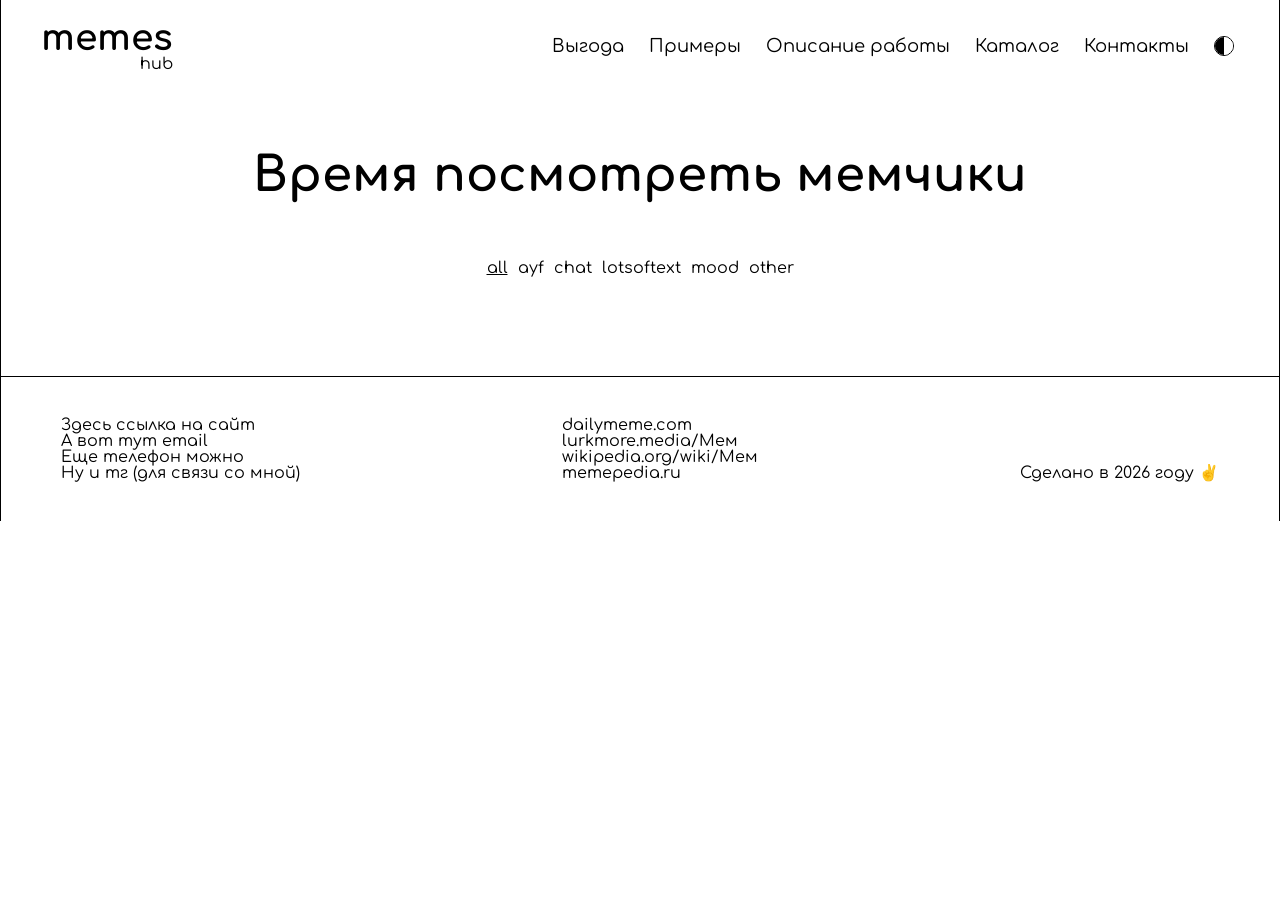
==== memes.html @ aac67e3e "feat: memes page" ====
<!DOCTYPE html>
<html lang="en">

<head>
	<meta charset="UTF-8">
	<meta name="viewport" content="width=device-width, initial-scale=1.0">
	<title>Memes hub</title>
	<link rel="preconnect" href="https://fonts.googleapis.com">
	<link rel="preconnect" href="https://fonts.gstatic.com" crossorigin>
	<link href="https://fonts.googleapis.com/css2?family=Comfortaa:wght@300..700&display=swap" rel="stylesheet">
	<link rel="stylesheet" href="./style/clean.css">
	<link rel="stylesheet" href="./style/colors.css">
	<link rel="stylesheet" href="./style/full.css">
	<link rel="stylesheet" href="./style/header.css">
	<link rel="stylesheet" href="./style/memes-page.css">
	<link rel="stylesheet" href="./style/footer.css">
</head>

<body class="body">
	<div class="full_wrapper">
		<header class="header">
			<a href="./" class="logo">
				<span class="logo_bigpart">memes</span>
				<span class="logo_smallart">hub</span>
			</a>
			<div class="header__rightside">
				<nav class="nav">
					<ul class="nav__list">
						<li class="nav__item"><a href="./#whynot" class="nav__link">Выгода</a></li>
						<li class="nav__item"><a href="./#slider" class="nav__link">Примеры</a></li>
						<li class="nav__item"><a href="./#info" class="nav__link">Описание работы</a></li>
						<li class="nav__item"><a href="#!" class="nav__link">Каталог</a></li>
						<li class="nav__item"><a href="#footer" class="nav__link">Контакты</a></li>
					</ul>
				</nav>
				<div class="theme_btn">
					<div class="theme_icon">
						<div class="theme_icon_dark"></div>
						<div class="theme_icon_light"></div>
					</div>
				</div>
			</div>
		</header>
		<main class="main">
			<h1 class="title">Время посмотреть мемчики</h1>
			<ul class="categories">
				<li class="category category_active">all</li>
				<li class="category">ayf</li>
				<li class="category">chat</li>
				<li class="category">lotsoftext</li>
				<li class="category">mood</li>
				<li class="category">other</li>
			</ul>
			<div class="memes__wrapper"></div>
		</main>
		<footer class="footer" id="footer">
			<ul class="contacts">
				<li class="contacts_item"><a href="https://youtu.be/dQw4w9WgXcQ?si=4YOeukV0icNq5MEa" class="contacts_link"
						target="_blank">Здесь ссылка на сайт</a></li>
				<li class="contacts_item"><a href="mailto:meme@always.fun" class="contacts_link">А вот тут email</a></li>
				<li class="contacts_item"><a href="tel:+76767676767" class="contacts_link">Еще телефон можно</a></li>
				<li class="contacts_item"><a href="https://t.me/oardieldei" class="contacts_link" target="_blank">Ну и тг (для
						связи со мной)</a></li>
			</ul>
			<ul class="links">
				<li class="links_item"><a href="https://youtu.be/dQw4w9WgXcQ?si=4YOeukV0icNq5MEa" class="links_link"
						target="_blank">dailymeme.com</a></li>
				<li class="links_item"><a href="https://youtu.be/dQw4w9WgXcQ?si=4YOeukV0icNq5MEa" class="links_link"
						target="_blank">lurkmore.media/Мем</a></li>
				<li class="links_item"><a href="https://youtu.be/dQw4w9WgXcQ?si=4YOeukV0icNq5MEa" class="links_link"
						target="_blank">wikipedia.org/wiki/Мем</a></li>
				<li class="links_item"><a href="https://youtu.be/dQw4w9WgXcQ?si=4YOeukV0icNq5MEa" class="links_link"
						target="_blank">memepedia.ru</a></li>
			</ul>
			<div class="footer__extra">
				<p class="footer__text">Сделано в 2026 году ✌️</p>
			</div>
		</footer>
	</div>
	<script type="module" src="./script/memes-page.js"></script>
</body>

</html>
---- style/clean.css ----
* {
	padding: 0;
	margin: 0;
	border: 0;
	scroll-behavior: smooth;
}

*, 
*:before, 
*:after {
	-moz-box-sizing: border-box;
	-webkit-box-sizing: border-box;
	box-sizing: border-box;
}

:focus, 
:active {
	outline: none;
}	

a:focus, 
a:active {
	outline: none;
}

nav, 
footer, 
header, 
aside {
	display: block;
}

html, 
body {
	line-height: 1;
	-ms-text-size-adjust: 100%;
	-moz-text-size-adjust: 100%;
	-webkit-text-size-adjust: 100%;
	scroll-behavior: smooth;
}

input, 
button, 
textarea {
	font-family: inherit;
}

input::-ms-clear {
	display: none;
}

button::-moz-focus-inner {
	padding: 0;
	border: 0;
}

a, 
a:visited {
	text-decoration: none;
}

a:hover {
	text-decoration: none;
}

ul li {
	list-style: none;
}

img {
	vertical-align: top;
}

h1, 
h2, 
h3, 
h4, 
h5, 
h6 {
	font-size: inherit;
}
---- style/colors.css ----
.light-theme {
	background-color: #fff;
	--border-color: black;
	--text-color: black;
	--link-hover-color: rgb(221, 67, 67);
	--btn-hover-color: rgb(245, 152, 152);
}

.dark-theme {
	background-color: black;
	--border-color: white;
	--text-color: white;
	--link-hover-color: rgb(0, 119, 255);
	--btn-hover-color: rgb(0, 119, 255);

	.theme_btn {
		transform: rotate(180deg);
	}
}
---- style/full.css ----
:root {
	--section-padding: 60px 40px;
}

.full_wrapper {
	max-width: 1440px;
	margin: 0 auto;
	border-left: 1px solid var(--border-color);
	border-right: 1px solid var(--border-color);
	background-color: var(--bg-color);
}

* {
	font-family: "Comfortaa", sans-serif;
}

a,
a:active,
a:visited {
	color: var(--text-color);
}

.btn {
	padding: 13px 20px;
	font-size: 24px;
	display: inline-block;
	border: 1px solid var(--border-color);
	border-radius: 15px;
	color: var(--text-color);
}

section {
	padding: var(--section-padding);
}

h2 {
	color: var(--text-color);
	text-align: center;
	font-size: 36px;
	margin-bottom: 60px;
}

@media (pointer: fine) and (hover: hover) {
	a {
		transition: .2s ease;
	}

	a:hover {
		color: var(--link-hover-color);
	}

	.btn {
		transition: .2s ease;
	}

	a.btn:hover {
		color: var(--text-color);
		background-color: var(--btn-hover-color);
		border: 1px solid var(--btn-hover-color);
	}
}
---- style/header.css ----
.header {
	width: 100%;
	display: flex;
	justify-content: space-between;
	align-items: center;
	padding: 20px 40px;
}

.logo {
	display: flex;
	flex-direction: column;
	align-items: flex-end;
}

.logo_bigpart {
	font-weight: 700;
	font-size: 36px;
}

.logo_smallart {
	font-size: 16px;
}

.header__rightside {
	display: flex;
	align-items: center;
	gap: 10px;
}

.nav__list {
	display: flex;
	align-items: center;
	gap: 5px;
}

.nav__link {
	padding: 5px 10px;
	font-size: 18px;
	transition: .3s;
	display: block;
}

.theme_btn {
	padding: 5px;
	border-radius: 50%;
	background-color: inherit;
}

.theme_icon {
	border-radius: 50%;
	border: 1px solid var(--border-color);
	width: 20px;
	height: 20px;
	display: flex;
	overflow: hidden;
}

.theme_icon_dark {
	width: 50%;
	height: 100%;
	background: #000;
}

.theme_icon_light {
	width: 50%;
	height: 100%;
	background: #fff;
}

@media (pointer: fine) and (hover: hover) {
	.logo:hover {
		transform: scale(1.1, 1.1);
	}

	.nav__item:hover > .nav__link {
		transform: rotateY(180deg);
	}

	.theme_btn {
		transition: .3s;
	}

	.theme_btn:hover {
		background-color: var(--link-hover-color);
		cursor: pointer;
	}
}
---- style/memes-page.css ----
.main {
	padding: 60px;
}

.title {
	font-size: 48px;
	text-align: center;
	margin-bottom: 60px;
	color: var(--text-color);
}

.categories {
	display: flex;
	gap: 10px;
	justify-content: center;
	margin-bottom: 40px;
}

.category {
	color: var(--text-color);
}

.category_active {
	text-decoration: underline;
}

.memes__wrapper {
	width: 100%;
	display: flex;
	gap: 20px;
	flex-wrap: wrap;
	justify-content: center;
}

.slider__card_wrapper {
  flex: 0 0 100%;
  scroll-snap-align: start;
	border-radius: 15px;
	border: 1px solid var(--border-color);
	overflow: hidden;
	display: flex;
	flex-direction: column;
	max-width: 300px;
}

.slider__card__img_wrapper {
	display: flex;
	align-items: center;
	justify-content: center;
}

.slider__card__img {
	max-width: 100%;
}

.slider__card__info_wrapper {
	padding: 15px;
	flex: 1;
	display: flex;
	flex-direction: column;
}

.slider__card__info_title {
	color: var(--text-color);
	font-size: 24px;
	margin-bottom: 10px;
}

.slider__card__info_description {
	color: var(--text-color);
	font-size: 18px;
	margin-bottom: 15px;
}

.slider__card__info_score {
	margin-top: auto;
	margin-left: auto;
}

.slider__card__info_score__desc {
	color: var(--text-color);
	font-size: 14px;
}

.slider__card__info_score__points {
	font-size: 24px;
}

.green-score {
	color: limegreen;
}

.orange-score {
	color: orange;
}

.red-score {
	color: red;
}

@media (pointer: fine) and (hover: hover) {
	.category {
		transition: .2s;
	}

	.category:hover {
		cursor: pointer;
		color: var(--link-hover-color);
	}
}
---- style/footer.css ----
.footer {
	display: flex;
	justify-content: space-between;
	padding: 40px 60px;
	border-top: 1px solid var(--border-color);
}

.footer__extra {
	display: flex;
	align-items: flex-end;
}

.footer__text {
	color: var(--text-color);
}
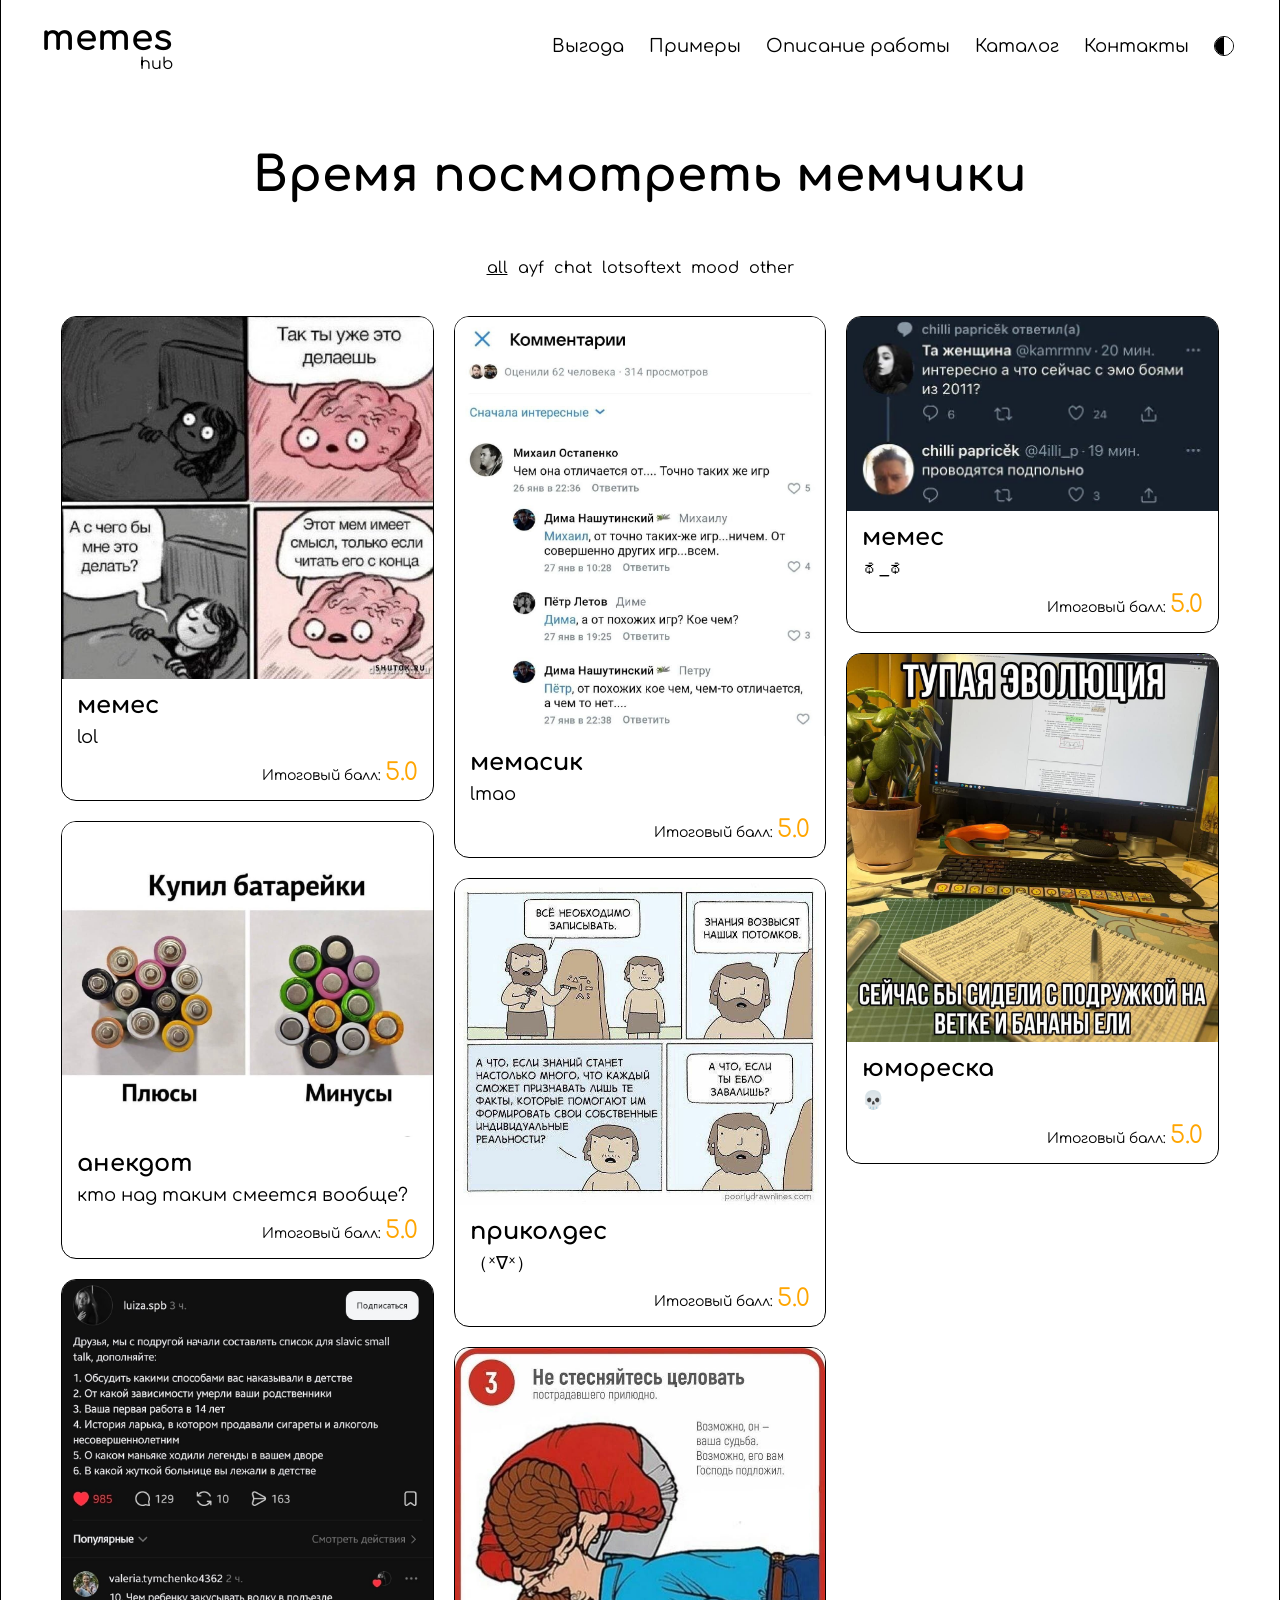
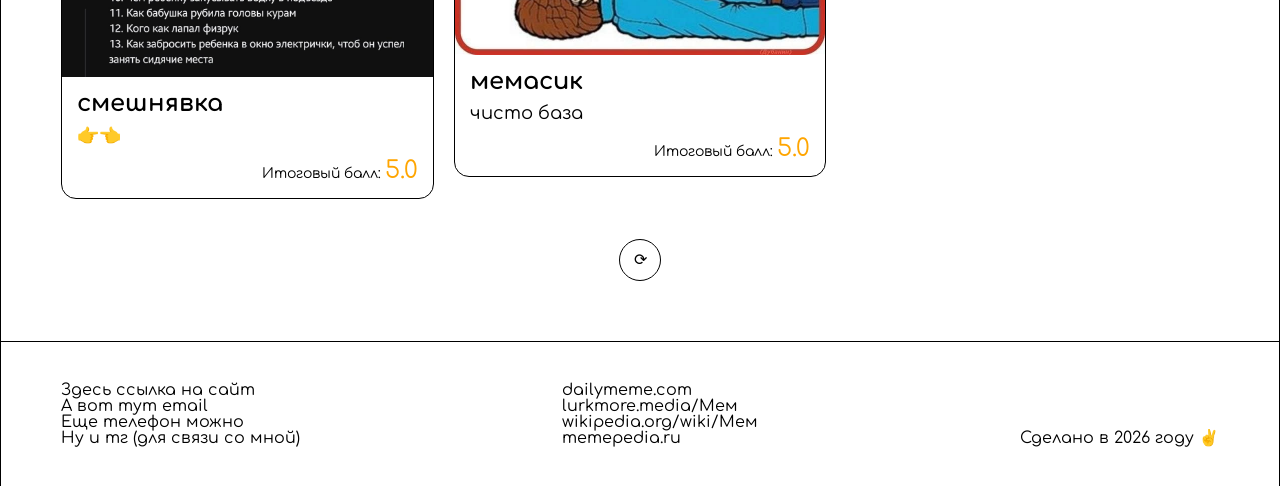
==== commit 731f9e73: "feat: load more" ====
--- a/memes.html
+++ b/memes.html
@@ -52,6 +52,7 @@
 				<li class="category">other</li>
 			</ul>
 			<div class="memes__wrapper"></div>
+			<div class="more" hidden>⟳</div>
 		</main>
 		<footer class="footer" id="footer">
 			<ul class="contacts">
--- a/style/memes-page.css
+++ b/style/memes-page.css
@@ -26,21 +26,22 @@
 
 .memes__wrapper {
 	width: 100%;
-	display: flex;
-	gap: 20px;
-	flex-wrap: wrap;
-	justify-content: center;
+	columns: 300px;
+	column-gap: 20px;
+	margin-bottom: 40px;
 }
 
 .slider__card_wrapper {
-  flex: 0 0 100%;
-  scroll-snap-align: start;
+	width: 100%;
+	margin-bottom: 20px;
+	break-inside: avoid;
+
 	border-radius: 15px;
 	border: 1px solid var(--border-color);
 	overflow: hidden;
+
 	display: flex;
 	flex-direction: column;
-	max-width: 300px;
 }
 
 .slider__card__img_wrapper {
@@ -98,6 +99,22 @@
 	color: red;
 }
 
+.more {
+	display: flex;
+	align-items: center;
+	justify-content: center;
+	border-radius: 50%;
+	border: 1px solid var(--border-color);
+	width: 42px;
+	height: 42px;
+	color: var(--text-color);
+	margin: 0 auto;
+}
+
+.more[hidden] {
+	display: none;
+}
+
 @media (pointer: fine) and (hover: hover) {
 	.category {
 		transition: .2s;
@@ -107,4 +124,14 @@
 		cursor: pointer;
 		color: var(--link-hover-color);
 	}
+
+	.more {
+		transition: .2s ease;
+	}
+
+	.more:hover {
+		cursor: pointer;
+		background-color: var(--link-hover-color);
+		border: 1px solid var(--link-hover-color);
+	}
 }
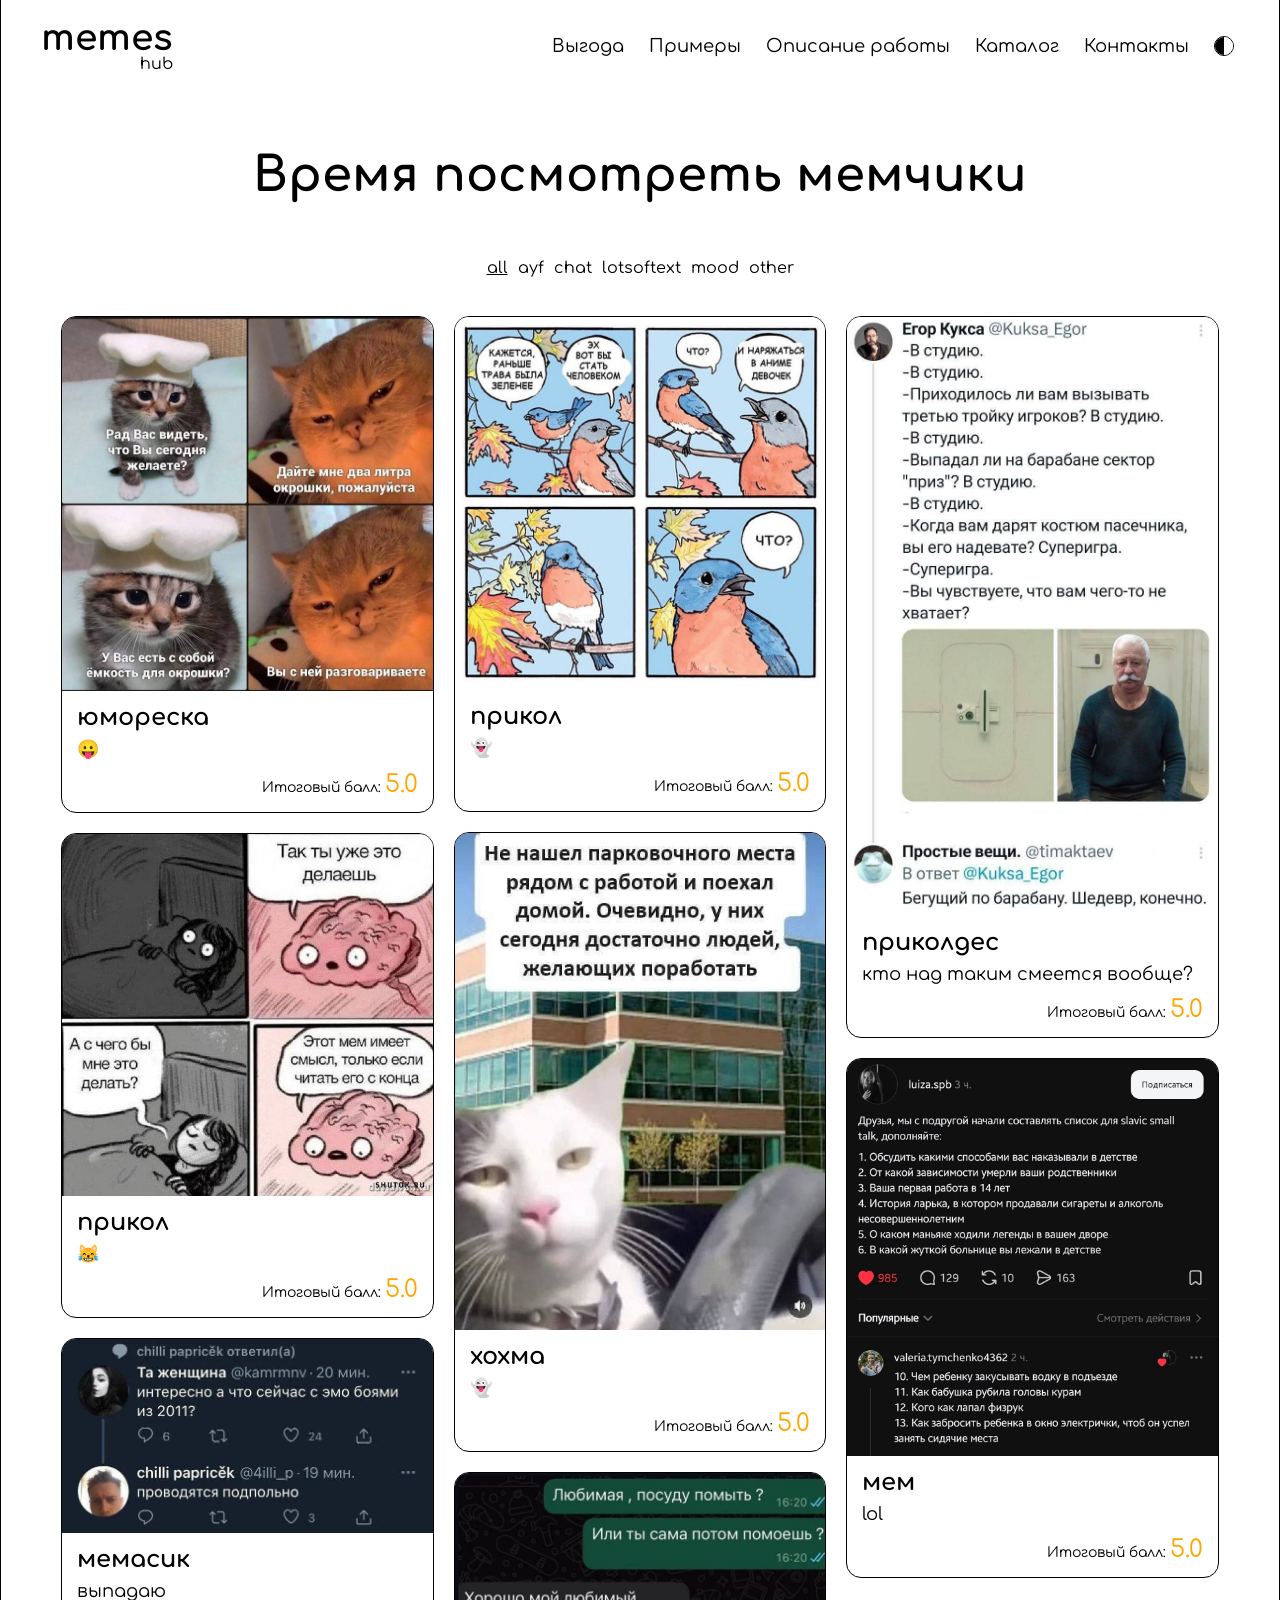
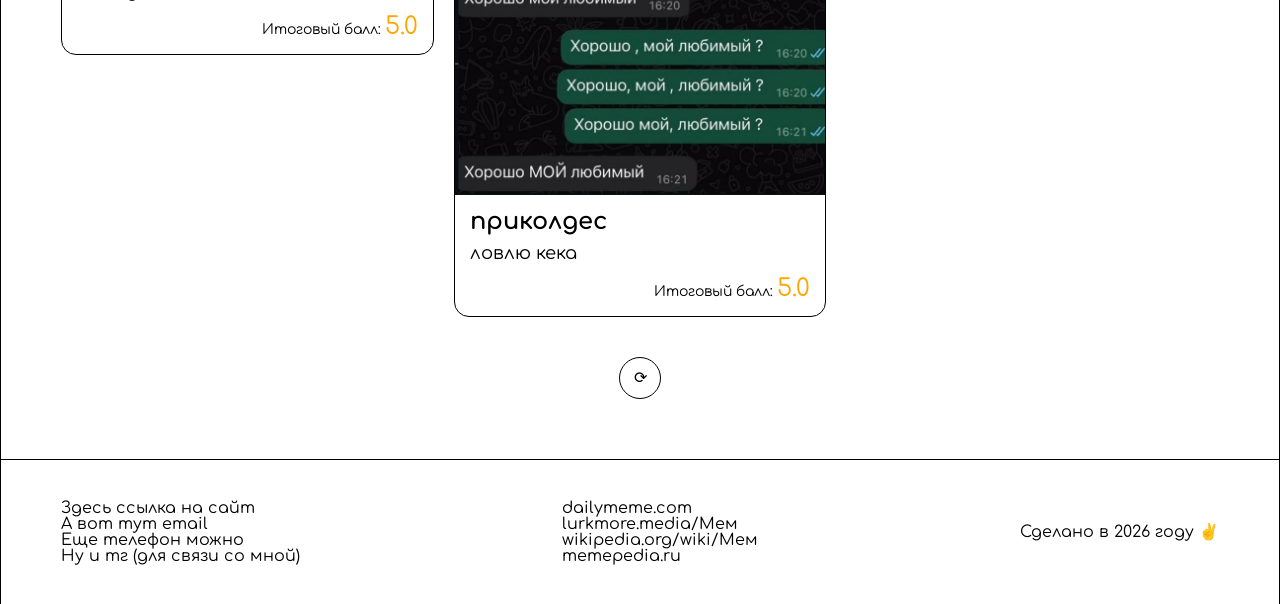
==== commit 56d58db0: "feat: add adaptive" ====
--- a/memes.html
+++ b/memes.html
@@ -4,6 +4,7 @@
 <head>
 	<meta charset="UTF-8">
 	<meta name="viewport" content="width=device-width, initial-scale=1.0">
+	<link rel="shortcut icon" href="./image/favicon.png" type="image/x-icon">
 	<title>Memes hub</title>
 	<link rel="preconnect" href="https://fonts.googleapis.com">
 	<link rel="preconnect" href="https://fonts.gstatic.com" crossorigin>
@@ -29,7 +30,7 @@
 						<li class="nav__item"><a href="./#whynot" class="nav__link">Выгода</a></li>
 						<li class="nav__item"><a href="./#slider" class="nav__link">Примеры</a></li>
 						<li class="nav__item"><a href="./#info" class="nav__link">Описание работы</a></li>
-						<li class="nav__item"><a href="#!" class="nav__link">Каталог</a></li>
+						<li class="nav__item"><a href="#memeski" class="nav__link">Каталог</a></li>
 						<li class="nav__item"><a href="#footer" class="nav__link">Контакты</a></li>
 					</ul>
 				</nav>
@@ -41,7 +42,7 @@
 				</div>
 			</div>
 		</header>
-		<main class="main">
+		<main class="main" id="memeski">
 			<h1 class="title">Время посмотреть мемчики</h1>
 			<ul class="categories">
 				<li class="category category_active">all</li>
--- a/style/full.css
+++ b/style/full.css
@@ -58,4 +58,19 @@
 		background-color: var(--btn-hover-color);
 		border: 1px solid var(--btn-hover-color);
 	}
+}
+
+@media (max-width: 720px) {
+	:root {
+		--section-padding: 25px 15px;
+	}
+
+	.btn {
+		font-size: 12px;
+	}
+
+	h2 {
+		font-size: 24px;
+		margin-bottom: 20px;
+	}
 }
--- a/style/header.css
+++ b/style/header.css
@@ -84,4 +84,10 @@
 		background-color: var(--link-hover-color);
 		cursor: pointer;
 	}
+}
+
+@media (max-width: 1090px) {
+	.nav {
+		display: none;
+	}
 }
--- a/style/memes-page.css
+++ b/style/memes-page.css
@@ -134,4 +134,25 @@
 		background-color: var(--link-hover-color);
 		border: 1px solid var(--link-hover-color);
 	}
+}
+
+@media (max-width: 720px) {
+	.main {
+		padding: 20px 10px;
+	}
+
+	.title {
+		font-size: 36px;
+	}
+
+	.memes__wrapper {
+		margin-bottom: 0;
+	}
+}
+
+@media (max-width: 444px) {
+	.categories {
+		flex-wrap: wrap;
+		gap: 5px;
+	}
 }
--- a/style/footer.css
+++ b/style/footer.css
@@ -3,6 +3,7 @@
 	justify-content: space-between;
 	padding: 40px 60px;
 	border-top: 1px solid var(--border-color);
+	align-items: center;
 }
 
 .footer__extra {
@@ -12,4 +13,18 @@
 
 .footer__text {
 	color: var(--text-color);
+}
+
+@media (max-width: 720px) {
+	.footer {
+		flex-direction: column;
+		gap: 20px;
+		padding: 25px 15px;
+	}
+
+	.contacts_item,
+	.links_item {
+		display: flex;
+		justify-content: center;
+	}
 }
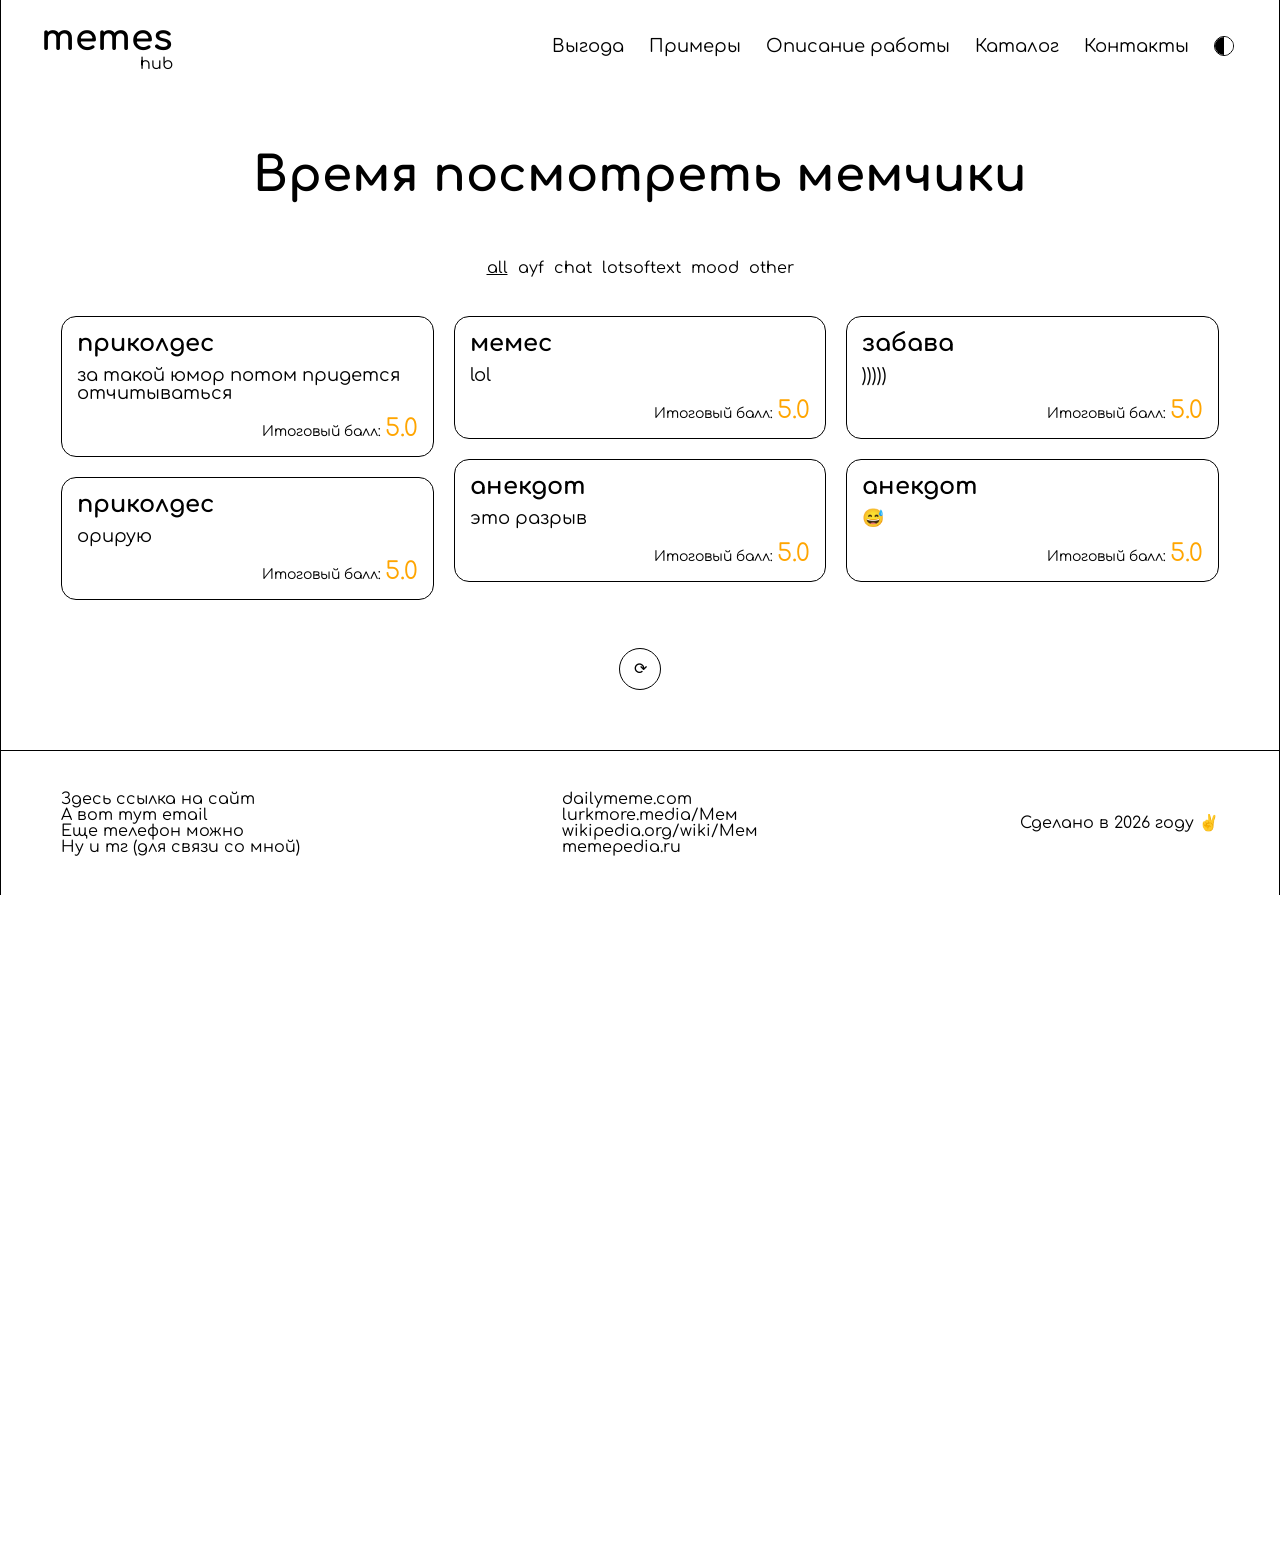
==== commit fc935aea: "feat: add burger menu" ====
--- a/memes.html
+++ b/memes.html
@@ -25,6 +25,12 @@
 				<span class="logo_smallart">hub</span>
 			</a>
 			<div class="header__rightside">
+				<input type="checkbox" id="burger_toggle" class="burger_toggle" hidden>
+				<label for="burger_toggle" class="burger_btn" aria-label="Открыть меню">
+					<span class="burger_btn_line"></span>
+					<span class="burger_btn_line"></span>
+					<span class="burger_btn_line"></span>
+				</label>
 				<nav class="nav">
 					<ul class="nav__list">
 						<li class="nav__item"><a href="./#whynot" class="nav__link">Выгода</a></li>
--- a/style/colors.css
+++ b/style/colors.css
@@ -4,6 +4,7 @@
 	--text-color: black;
 	--link-hover-color: rgb(221, 67, 67);
 	--btn-hover-color: rgb(245, 152, 152);
+	--bg-color: #fff;
 }
 
 .dark-theme {
@@ -12,6 +13,7 @@
 	--text-color: white;
 	--link-hover-color: rgb(0, 119, 255);
 	--btn-hover-color: rgb(0, 119, 255);
+	--bg-color: black;
 
 	.theme_btn {
 		transform: rotate(180deg);
--- a/style/header.css
+++ b/style/header.css
@@ -84,10 +84,105 @@
 		background-color: var(--link-hover-color);
 		cursor: pointer;
 	}
+
+	.burger_btn {
+		cursor: pointer;
+	}
+
+	.burger_btn:hover .burger_btn_line {
+		background-color: var(--link-hover-color);
+	}
 }
 
-@media (max-width: 1090px) {
+@media (max-width: 990px) {
+	.nav__link {
+		font-size: 12px;
+	}
+}
+
+.burger_toggle,
+.burger_btn {
+	display: none;
+}
+
+html.menu-open,
+body.menu-open {
+	overflow: hidden;
+}
+
+@media (max-width: 768px) {
+	.burger_btn {
+		display: flex;
+		justify-content: center;
+		align-items: center;
+		flex-direction: column;
+		gap: 5px;
+		width: 44px;
+		height: 44px;
+		padding: 5px;
+		border-radius: 50%;
+	}
+
+	.burger_btn_line {
+		display: block;
+		width: 22px;
+		height: 2px;
+		border-radius: 2px;
+		background-color: var(--text-color);
+		transition: .3s ease;
+	}
+
+	#burger_toggle:checked ~ .burger_btn span:nth-child(1) {
+		transform: translateY(7px) rotate(45deg);
+	}
+
+	#burger_toggle:checked ~ .burger_btn span:nth-child(2) {
+		opacity: 0;
+	}
+
+	#burger_toggle:checked ~ .burger_btn span:nth-child(3) {
+		transform: translateY(-7px) rotate(-45deg);
+	}
+
 	.nav {
-		display: none;
+		position: fixed;
+		top: var(--header-height, 90px);
+		left: 0;
+		right: 0;
+		bottom: 0;
+		background-color: var(--bg-color);
+		border-top: 1px solid var(--border-color);
+		overflow-y: auto;
+		overscroll-behavior: contain;
+		transform: translateX(100%);
+		visibility: hidden;
+		pointer-events: none;
+		transition: transform .4s ease, visibility 0s .4s;
+		z-index: 40;
+	}
+
+	#burger_toggle:checked ~ .nav {
+		transform: translateX(0);
+		visibility: visible;
+		pointer-events: auto;
+		transition: transform .4s ease;
+	}
+
+	.nav__list {
+		flex-direction: column;
+		align-items: stretch;
+		width: 100%;
+		padding-top: 20px;
+	}
+
+	.nav__item {
+		width: 100%;
+	}
+
+	.nav__link {
+		display: block;
+		padding: 25px 20px;
+		font-size: 24px;
+		border-bottom: 1px solid var(--border-color);
 	}
 }
--- a/style/memes-page.css
+++ b/style/memes-page.css
@@ -136,7 +136,7 @@
 	}
 }
 
-@media (max-width: 720px) {
+@media (max-width: 759px) {
 	.main {
 		padding: 20px 10px;
 	}
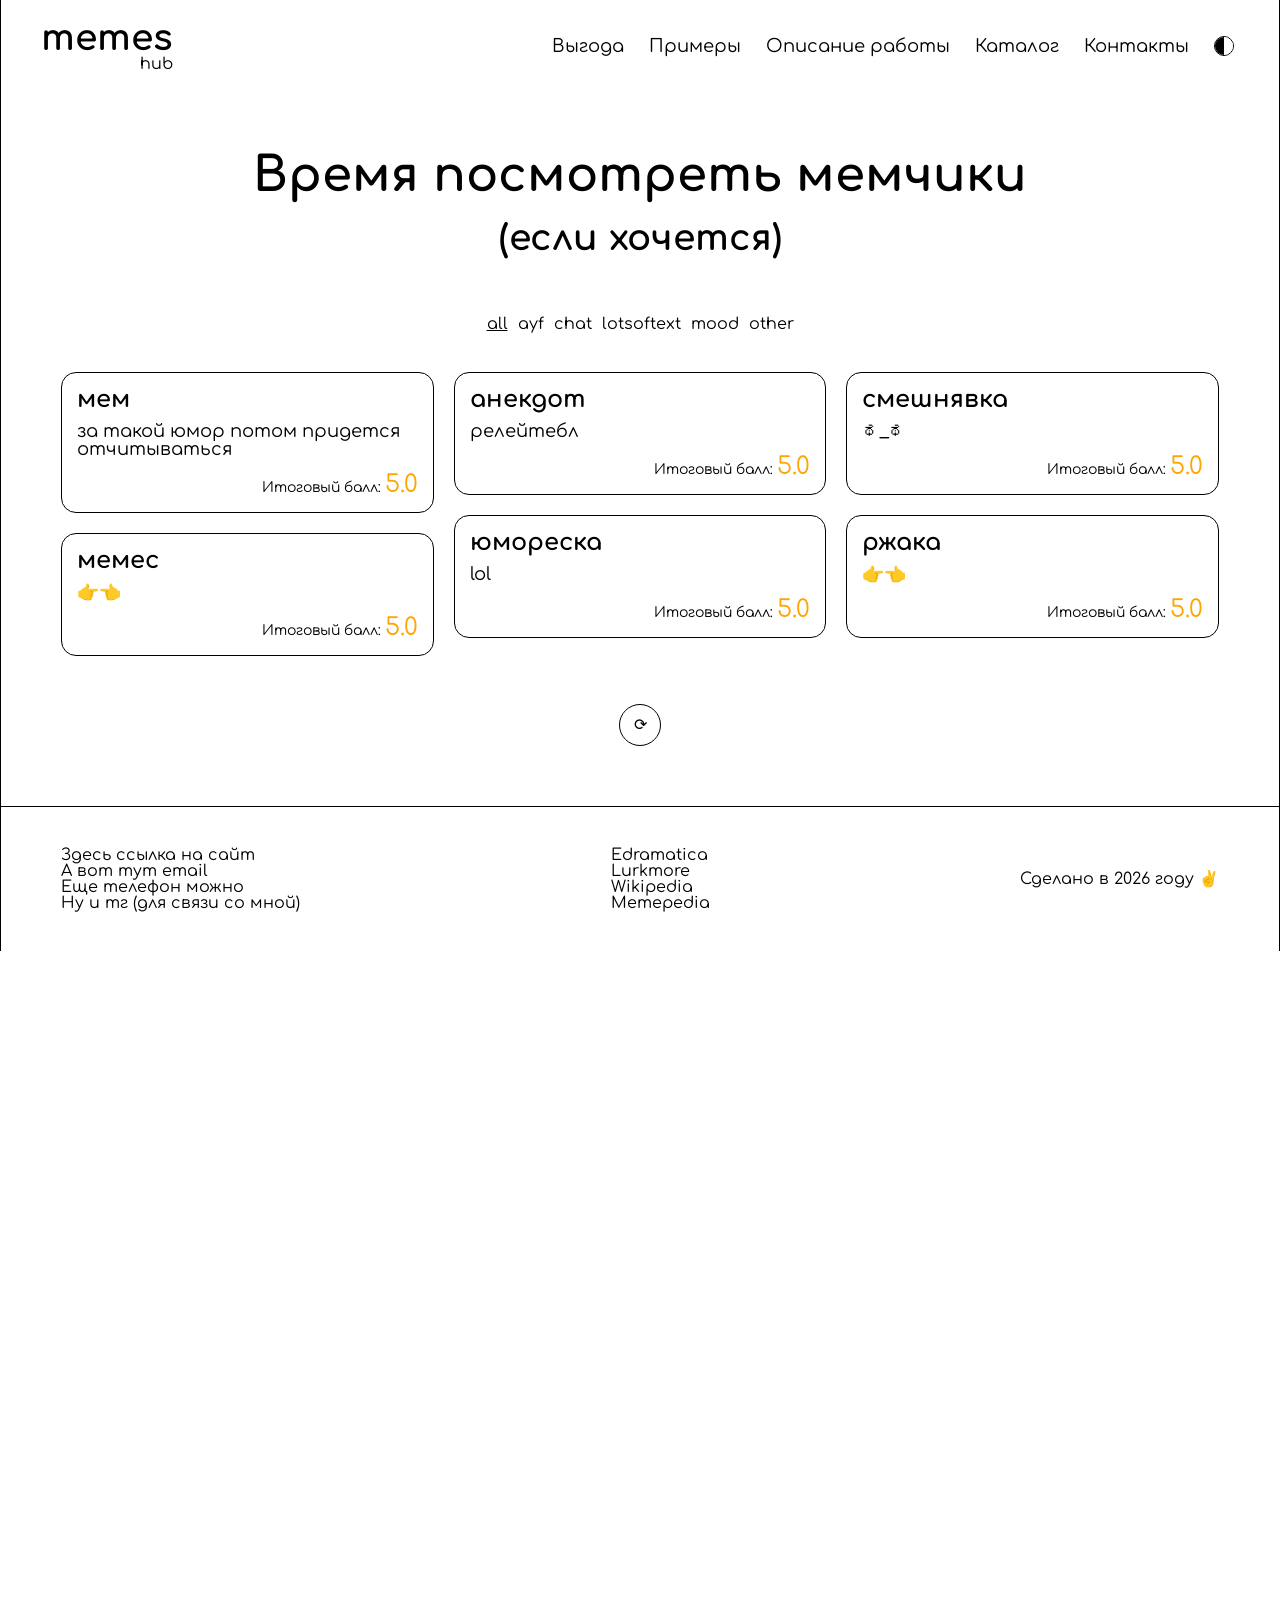
==== commit 2d86938b: "feat: add hover to cards" ====
--- a/memes.html
+++ b/memes.html
@@ -26,7 +26,7 @@
 			</a>
 			<div class="header__rightside">
 				<input type="checkbox" id="burger_toggle" class="burger_toggle" hidden>
-				<label for="burger_toggle" class="burger_btn" aria-label="Открыть меню">
+				<label for="burger_toggle" class="burger_btn">
 					<span class="burger_btn_line"></span>
 					<span class="burger_btn_line"></span>
 					<span class="burger_btn_line"></span>
@@ -50,6 +50,7 @@
 		</header>
 		<main class="main" id="memeski">
 			<h1 class="title">Время посмотреть мемчики</h1>
+			<h2 class="subtitle">(если хочется)</h2>
 			<ul class="categories">
 				<li class="category category_active">all</li>
 				<li class="category">ayf</li>
@@ -71,14 +72,14 @@
 						связи со мной)</a></li>
 			</ul>
 			<ul class="links">
-				<li class="links_item"><a href="https://youtu.be/dQw4w9WgXcQ?si=4YOeukV0icNq5MEa" class="links_link"
-						target="_blank">dailymeme.com</a></li>
-				<li class="links_item"><a href="https://youtu.be/dQw4w9WgXcQ?si=4YOeukV0icNq5MEa" class="links_link"
-						target="_blank">lurkmore.media/Мем</a></li>
-				<li class="links_item"><a href="https://youtu.be/dQw4w9WgXcQ?si=4YOeukV0icNq5MEa" class="links_link"
-						target="_blank">wikipedia.org/wiki/Мем</a></li>
-				<li class="links_item"><a href="https://youtu.be/dQw4w9WgXcQ?si=4YOeukV0icNq5MEa" class="links_link"
-						target="_blank">memepedia.ru</a></li>
+				<li class="links_item"><a href="https://edramatica.com/Main_Page" class="links_link"
+						target="_blank">Edramatica</a></li>
+				<li class="links_item"><a href="https://lurkmore.media/%D0%9C%D0%B5%D0%BC" class="links_link"
+						target="_blank">Lurkmore</a></li>
+				<li class="links_item"><a href="https://ru.wikipedia.org/wiki/%D0%98%D0%BD%D1%82%D0%B5%D1%80%D0%BD%D0%B5%D1%82-%D0%BC%D0%B5%D0%BC" class="links_link"
+						target="_blank">Wikipedia</a></li>
+				<li class="links_item"><a href="https://memepedia.ru/" class="links_link"
+						target="_blank">Memepedia</a></li>
 			</ul>
 			<div class="footer__extra">
 				<p class="footer__text">Сделано в 2026 году ✌️</p>
--- a/style/header.css
+++ b/style/header.css
@@ -111,6 +111,10 @@
 }
 
 @media (max-width: 768px) {
+	.header__rightside {
+		flex-direction: row-reverse;
+	}
+
 	.burger_btn {
 		display: flex;
 		justify-content: center;
--- a/style/memes-page.css
+++ b/style/memes-page.css
@@ -5,8 +5,12 @@
 .title {
 	font-size: 48px;
 	text-align: center;
+	margin-bottom: 20px;
+	color: var(--text-color);
+}
+
+.subtitle {
 	margin-bottom: 60px;
-	color: var(--text-color);
 }
 
 .categories {
@@ -35,11 +39,9 @@
 	width: 100%;
 	margin-bottom: 20px;
 	break-inside: avoid;
-
 	border-radius: 15px;
 	border: 1px solid var(--border-color);
 	overflow: hidden;
-
 	display: flex;
 	flex-direction: column;
 }
@@ -134,6 +136,16 @@
 		background-color: var(--link-hover-color);
 		border: 1px solid var(--link-hover-color);
 	}
+
+	.slider__card_wrapper {
+		transition: box-shadow .2s ease, transform .15s ease;
+	}
+
+	.slider__card_wrapper:hover {
+		cursor: pointer;
+		box-shadow: 0 0 20px var(--link-hover-color);
+		transform: scale(1.01, 1.01);
+	}
 }
 
 @media (max-width: 759px) {
--- a/style/footer.css
+++ b/style/footer.css
@@ -4,6 +4,7 @@
 	padding: 40px 60px;
 	border-top: 1px solid var(--border-color);
 	align-items: center;
+	gap: 10px;
 }
 
 .footer__extra {
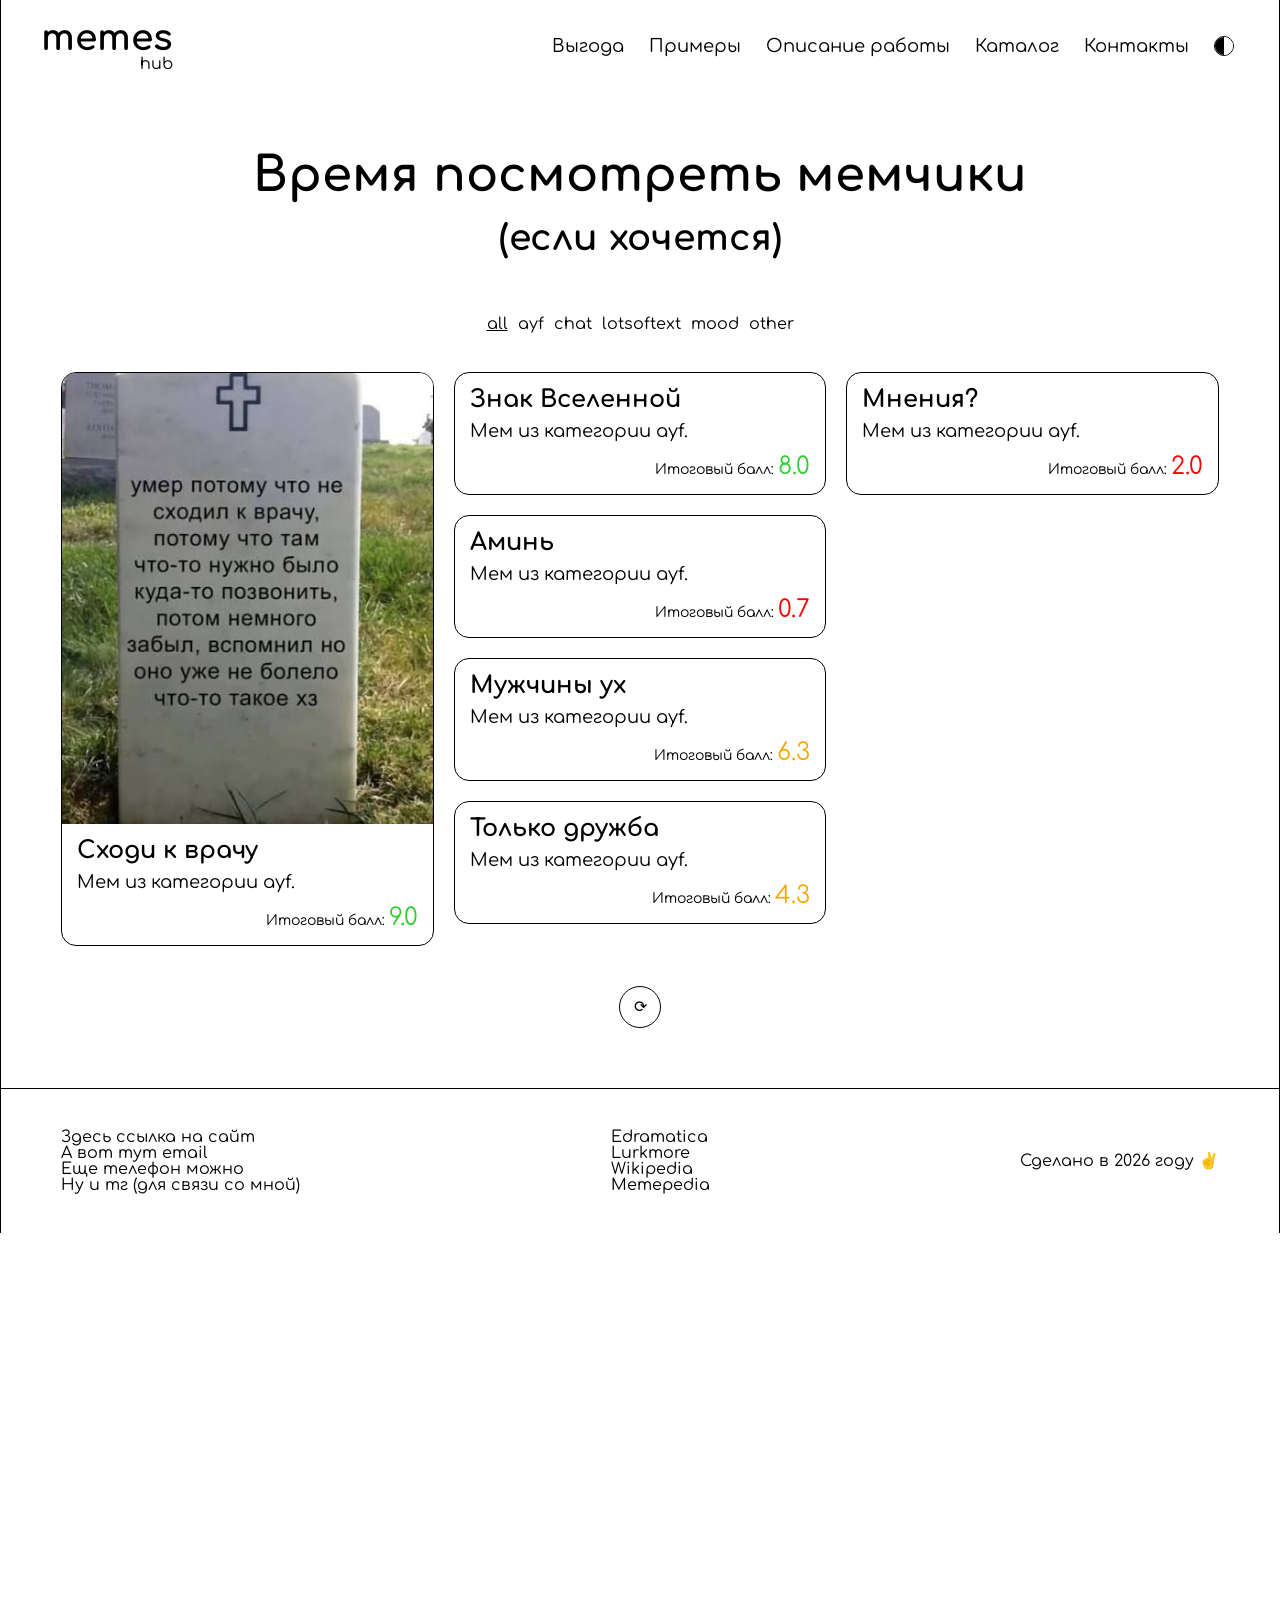
==== commit a6a45ebf: "feat: add modal to catalog page" ====
--- a/memes.html
+++ b/memes.html
@@ -15,6 +15,7 @@
 	<link rel="stylesheet" href="./style/header.css">
 	<link rel="stylesheet" href="./style/memes-page.css">
 	<link rel="stylesheet" href="./style/footer.css">
+	<link rel="stylesheet" href="./style/modal.css">
 </head>
 
 <body class="body">
@@ -86,6 +87,55 @@
 			</div>
 		</footer>
 	</div>
+	<div class="modal">
+		<div class="modal__wrapper">
+			<div class="modal__img_wrapper">
+				<img src="./image/memes/chat/7.jpg" alt="meme image" class="modal__img">
+			</div>
+			<div class="modal__info_wrapper">
+				<div class="modal__info_title">Мем номер 666</div>
+				<div class="modal__info_description">Мем из какой-то категории</div>
+				<div class="modal__info_humor__wrapper modal__info_nums__wrapper">
+					<div class="modal__info_humor_title__wrapper modal__info_nums__title__wrapper">
+						<span class="modal__info_nums__title_text">Юмор</span>
+						<span class="modal__info_nums__title_num modal__info_humor__num green-score">7</span>
+					</div>
+					<div class="modal__info_nums__input__wrapper">
+						<input class="modal__info_humor_input modal__info_nums__input" type="range" min="0" max="10" value="5"
+							step="1">
+					</div>
+				</div>
+				<div class="modal__info_relatability__wrapper modal__info_nums__wrapper">
+					<div class="modal__info_relatability_title__wrapper modal__info_nums__title__wrapper">
+						<span class="modal__info_nums__title_text">Жизненность</span>
+						<span class="modal__info_nums__title_num modal__info_relatability__num green-score">7</span>
+					</div>
+					<div class="modal__info_nums__input__wrapper">
+						<input class="modal__info_relatability_input modal__info_nums__input" type="range" min="0" max="10" value="5"
+							step="1">
+					</div>
+				</div>
+				<div class="modal__info_impact__wrapper modal__info_nums__wrapper">
+					<div class="modal__info_impact_title__wrapper modal__info_nums__title__wrapper">
+						<span class="modal__info_nums__title_text">Полезность</span>
+						<span class="modal__info_nums__title_num modal__info_impact__num green-score">7</span>
+					</div>
+					<div class="modal__info_nums__input__wrapper">
+						<input class="modal__info_impact_input modal__info_nums__input" type="range" min="0" max="10" value="5"
+							step="1">
+					</div>
+				</div>
+				<div class="modal__info_scores__wrapper">
+					<span class="modal__info_scores__text">Средний балл:</span>
+					<span class="modal__info_scores__num orange-score">4.6</span>
+				</div>
+			</div>
+			<div class="modal__close">
+				<span class="modal__close_line_one modal__close_line"></span>
+				<span class="modal__close_line_two modal__close_line"></span>
+			</div>
+		</div>
+	</div>
 	<script type="module" src="./script/memes-page.js"></script>
 </body>
 
--- a/style/colors.css
+++ b/style/colors.css
@@ -5,6 +5,7 @@
 	--link-hover-color: rgb(221, 67, 67);
 	--btn-hover-color: rgb(245, 152, 152);
 	--bg-color: #fff;
+	--bg-color-noisy: #000000cc;
 }
 
 .dark-theme {
@@ -14,6 +15,7 @@
 	--link-hover-color: rgb(0, 119, 255);
 	--btn-hover-color: rgb(0, 119, 255);
 	--bg-color: black;
+	--bg-color-noisy: #ffffffcc;
 
 	.theme_btn {
 		transform: rotate(180deg);
--- a/style/modal.css
+++ b/style/modal.css
@@ -0,0 +1,169 @@
+.body {
+	position: relative;
+}
+
+.body.modal-open {
+	overflow: hidden;
+}
+
+.modal {
+	display: none;
+}
+
+.body.modal-open .modal {
+	display: flex;
+}
+
+.modal {
+	position: fixed;
+	left: 0;
+	right: 0;
+	top: 0;
+	height: 100vh;
+	background-color: #000000cc;
+	z-index: 2;
+	align-items: center;
+	justify-content: center;
+	padding: 60px;
+}
+
+.modal__wrapper {
+	max-width: 1200px;
+	border-radius: 15px;
+	border: 1px solid var(--border-color);
+	background-color: var(--bg-color);
+	display: flex;
+	position: relative;
+}
+
+.modal__img_wrapper,
+.modal__info_wrapper {
+	max-width: 50%;
+	padding: 60px;
+}
+
+.modal__img_wrapper {
+	border-right: 1px solid var(--border-color);
+	display: flex;
+	justify-content: center;
+	align-items: center;
+}
+
+.modal__img {
+	width: 100%;
+}
+
+.modal__info_wrapper {
+	display: flex;
+	flex-direction: column;
+	justify-content: center;
+	gap: 20px;
+}
+
+.modal__info_title {
+	color: var(--text-color);
+	font-size: 36px;
+	font-weight: 700;
+}
+
+.modal__info_description {
+	color: var(--text-color);
+	font-size: 24px;
+}
+
+.modal__info_nums__title_text {
+	color: var(--text-color);
+	font-size: 18px;
+}
+
+.modal__info_humor_title__wrapper {
+	display: flex;
+	gap: 10px;
+	align-items: center;
+}
+
+.modal__info_nums__title_num {
+	font-size: 24px;
+	font-weight: 700;
+}
+
+.modal__info_nums__wrapper {
+	padding-top: 20px;
+	display: flex;
+	flex-direction: column;
+	gap: 20px;
+}
+
+.modal__info_nums__input {
+	width: 100%;
+	height: 6px;
+	appearance: none;
+	background: var(--text-color);
+	border-radius: 3px;
+	cursor: pointer;
+}
+
+.modal__info_nums__input::-webkit-slider-thumb {
+	appearance: none;
+	width: 20px;
+	height: 20px;
+	border-radius: 50%;
+	background: var(--text-color);
+	border: 3px solid var(--bg-color);
+	cursor: pointer;
+}
+
+.modal__info_scores__wrapper {
+	padding-top: 30px;
+	display: flex;
+	gap: 15px;
+	align-items: flex-end;
+}
+
+.modal__info_scores__text {
+	color: var(--text-color);
+	font-size: 24px;
+}
+
+.modal__info_scores__num {
+	font-size: 36px;
+	font-weight: 700;
+}
+
+.modal__close {
+	position: absolute;
+	right: 20px;
+	top: 20px;
+	width: 30px;
+	height: 30px;
+	border-radius: 50%;
+	background-color: var(--text-color);
+	cursor: pointer;
+}
+
+.modal__close_line {
+	position: absolute;
+	top: 50%;
+	left: 50%;
+	width: 60%;
+	height: 2px;
+	background-color: var(--bg-color);
+}
+
+.modal__close_line_one {
+	transform: translate(-50%, -50%) rotate(45deg);
+}
+
+.modal__close_line_two {
+	transform: translate(-50%, -50%) rotate(-45deg);
+}
+
+@media (pointer: fine) and (hover: hover) {
+	.modal__close {
+		transition: .2s ease;
+	}
+
+	.modal__close:hover {
+		transform: scale(1.1, 1.1);
+	}
+}
